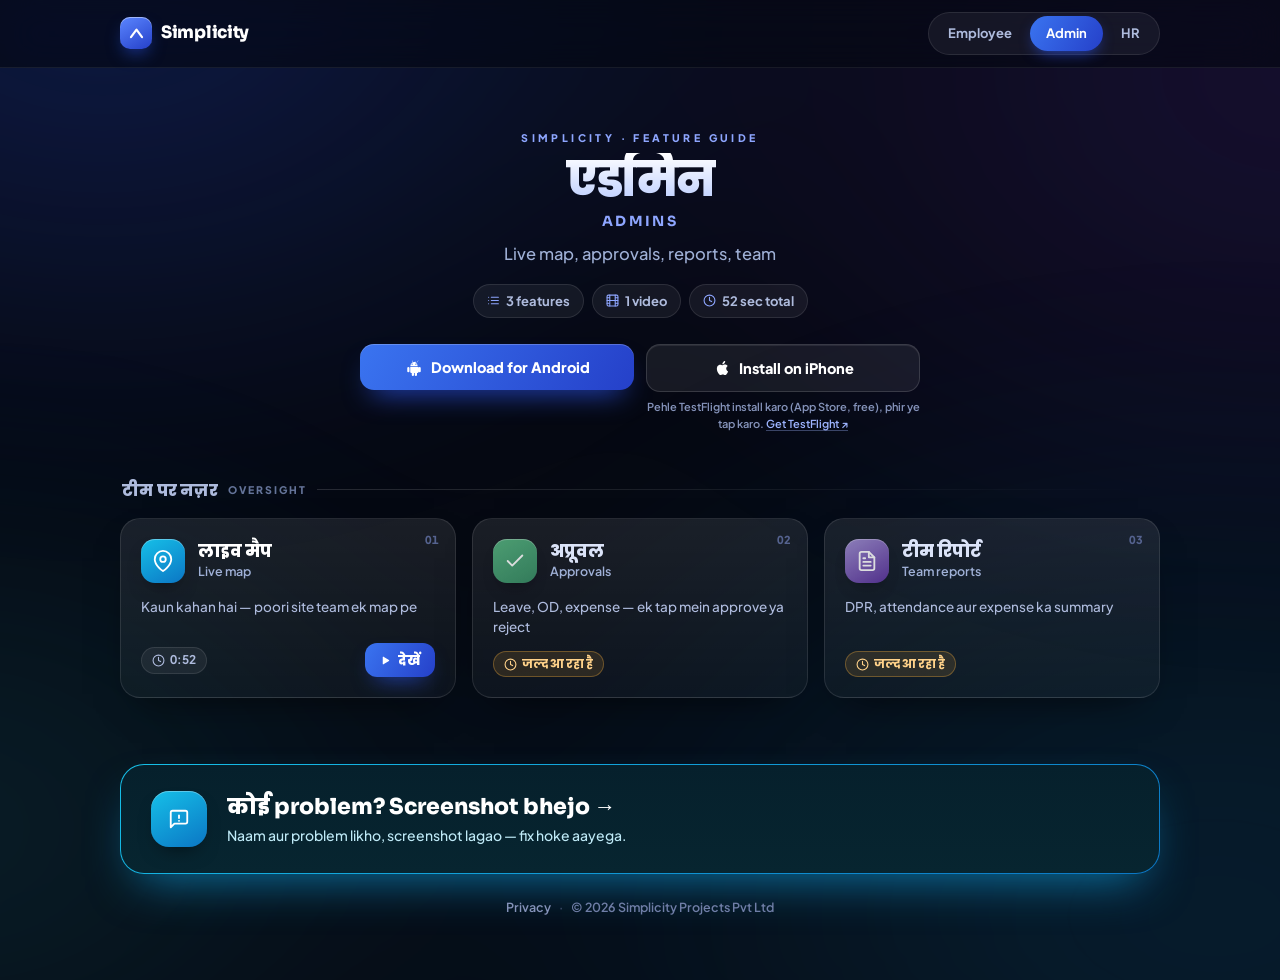
==== admin/index.html @ 85dd04c0 "Simplicity feature guide: landing, role pages, help form, catalog Static site (no build step): index" ====
<!doctype html>
<html lang="en">
<head>
<meta charset="utf-8">
<meta name="viewport" content="width=device-width,initial-scale=1,viewport-fit=cover">
<meta name="theme-color" content="#060912">
<title>Admins — Simplicity feature guide</title>
<meta name="description" content="एडमिन · Admins: Live map, approvals, reports, team. Har feature ka chhota video.">
<meta property="og:type" content="website">
<meta property="og:site_name" content="Simplicity">
<meta property="og:title" content="Admins — Simplicity feature guide">
<meta property="og:description" content="एडमिन · Admins: Live map, approvals, reports, team. Har feature ka chhota video.">
<meta property="og:url" content="https://devmadan2004-lang.github.io/simplicity/admin/">
<meta property="og:image" content="https://devmadan2004-lang.github.io/simplicity/assets/og.png">
<meta property="og:image:width" content="1200">
<meta property="og:image:height" content="630">
<meta name="twitter:card" content="summary_large_image">
<link rel="icon" href="data:image/svg+xml,%3Csvg xmlns='http://www.w3.org/2000/svg' viewBox='0 0 24 24'%3E%3Crect width='24' height='24' rx='7' fill='%233a5cf0'/%3E%3Cpath d='M5 16.5L12 7l7 9.5' stroke='%23fff' stroke-width='2.7' stroke-linecap='round' stroke-linejoin='round' fill='none'/%3E%3C/svg%3E">
<link rel="apple-touch-icon" href="../assets/apple-touch-icon.png">
<link rel="preconnect" href="https://fonts.googleapis.com">
<link rel="preconnect" href="https://fonts.gstatic.com" crossorigin>
<link href="https://fonts.googleapis.com/css2?family=Sora:wght@700;800&family=Plus+Jakarta+Sans:wght@500;600;700;800&family=Poppins:wght@600;700&display=swap" rel="stylesheet">
<link rel="stylesheet" href="../assets/site.css">
</head>
<body data-page="role" data-role="admin">
<header class="hdr"><div class="hdr-in">
  <a class="brand" href="../"><span class="mark"><svg viewBox="0 0 24 24" fill="none" aria-hidden="true"><path d="M5 16.5L12 7l7 9.5" stroke="#fff" stroke-width="2.7" stroke-linecap="round" stroke-linejoin="round"/></svg></span><span>Simplicity</span></a>
  <nav class="tabs" aria-label="Roles"><a class="tab" href="../employee/">Employee</a><a class="tab on" href="../admin/" aria-current="page">Admin</a><a class="tab" href="../hr/">HR</a></nav>
</div></header>
<main class="wrap">
  <section class="rhero" id="rhero">
    <div class="eyebrow">Simplicity &middot; Feature guide</div>
    <h1>एडमिन</h1>
    <div class="ren">Admins</div>
    <p class="sub">Live map, approvals, reports, team</p>
    <div class="rstats"></div>
    <div data-dl="row"></div>
  </section>
  <div id="sections"></div>
</main>
<footer class="foot"><div class="foot-in">
  <a class="helpcard" href="https://devmadan2004-lang.github.io/simplicity/help/">
    <div class="helpcard-in">
      <div class="tile"><svg viewBox="0 0 24 24" fill="none" stroke="currentColor" stroke-width="2" stroke-linecap="round" stroke-linejoin="round" aria-hidden="true"><path d="M21 15a2 2 0 0 1-2 2H7l-4 4V5a2 2 0 0 1 2-2h14a2 2 0 0 1 2 2z"/><path d="M12 8v3M12 14h.01"/></svg></div>
      <div class="helpcard-t">
        <div class="helpcard-h">कोई problem? Screenshot bhejo &rarr;</div>
        <div class="helpcard-p">Naam aur problem likho, screenshot lagao — fix hoke aayega.</div>
      </div>
    </div>
  </a>
  <div class="foot-links"><a href="https://devmadan2004-lang.github.io/simplicity-download/privacy.html" data-link="privacy">Privacy</a><span class="dot">&middot;</span>&copy; 2026 Simplicity Projects Pvt Ltd</div>
</div></footer>
<script src="../assets/site.js"></script>
</body>
</html>
---- assets/site.css ----
/* Simplicity — feature guide. Shared styles (matches the download page look). */
:root{
  --bg:#060912;--text:#e8eefc;--muted:#9fb0d6;--muted2:#7e8fbb;--dim:#6f7ea7;
  --blue1:#5b86ff;--blue2:#2540c9;--cyan:#16c0e8;--cyan2:#0b76c4;
  --card:linear-gradient(180deg,rgba(255,255,255,.085),rgba(255,255,255,.035));
  --border:rgba(255,255,255,.1);
  --cta:linear-gradient(120deg,#3a74f0,#2540c9);
  --head:'Sora','Poppins',-apple-system,BlinkMacSystemFont,'Segoe UI',sans-serif;
  --body:'Plus Jakarta Sans','Poppins',-apple-system,BlinkMacSystemFont,'Segoe UI',sans-serif;
  --wrap:480px;
}
@media (min-width:900px){:root{--wrap:1080px}}

*{box-sizing:border-box;margin:0;padding:0;-webkit-tap-highlight-color:transparent}
html{-webkit-text-size-adjust:100%;scroll-behavior:smooth}
html.lock,html.lock body{overflow:hidden}
html,body{min-height:100%}
body{font-family:var(--body);color:var(--text);background:var(--bg);position:relative;overflow-x:hidden;line-height:1.45;font-weight:500}
body::before,body::after{content:"";position:fixed;inset:-25%;z-index:0;filter:blur(95px);opacity:.6;pointer-events:none}
body::before{background:radial-gradient(38% 38% at 22% 14%,#2f5bff66,transparent),radial-gradient(40% 40% at 84% 22%,#7c3aed40,transparent)}
body::after{background:radial-gradient(46% 46% at 80% 86%,#0ea5e93f,transparent),radial-gradient(32% 32% at 14% 78%,#22d3ee30,transparent)}
a{color:inherit}
button{font-family:inherit;color:inherit}
svg{display:block}
::selection{background:rgba(91,134,255,.45);color:#fff}

/* ---------- header ---------- */
.hdr{position:sticky;top:0;z-index:30;background:rgba(6,9,18,.66);backdrop-filter:blur(20px) saturate(1.3);-webkit-backdrop-filter:blur(20px) saturate(1.3);border-bottom:1px solid rgba(255,255,255,.07)}
.hdr-in{max-width:var(--wrap);margin:0 auto;padding:10px 16px;display:flex;align-items:center;justify-content:space-between;gap:12px}
.brand{display:flex;align-items:center;gap:9px;text-decoration:none;color:#fff;font-family:var(--head);font-weight:800;font-size:16px;letter-spacing:-.3px}
.mark{width:32px;height:32px;border-radius:10px;background:linear-gradient(150deg,var(--blue1),var(--blue2));display:flex;align-items:center;justify-content:center;box-shadow:0 8px 18px -6px #2f5bffaa,inset 0 1px 0 rgba(255,255,255,.45);flex:0 0 auto}
.mark svg{width:19px;height:19px}
.tabs{display:flex;gap:2px;padding:3px;border-radius:999px;background:rgba(255,255,255,.06);border:1px solid rgba(255,255,255,.09)}
.tab{padding:7px 13px;border-radius:999px;font-size:12.5px;font-weight:700;color:#aebbdd;text-decoration:none;white-space:nowrap;transition:color .15s,background .15s}
.tab:hover{color:#fff}
.tab.on{background:var(--cta);color:#fff;box-shadow:0 6px 16px -6px #2f5bffcc}
@media (max-width:359px){.brand span{display:none}}
@media (min-width:900px){.hdr-in{padding:12px 20px}.brand{font-size:17px}.tab{padding:8px 16px;font-size:13px}}

/* ---------- layout ---------- */
.wrap{position:relative;z-index:1;width:100%;max-width:var(--wrap);margin:0 auto;padding:26px 18px 6px}
@media (min-width:900px){.wrap{padding:36px 20px 10px}}
.narrow{max-width:560px;margin:0 auto}

/* ---------- hero ---------- */
.hero{text-align:center;padding:12px 0 6px}
.appicon{width:82px;height:82px;border-radius:24px;margin:4px auto 18px;background:linear-gradient(150deg,var(--blue1),var(--blue2));display:flex;align-items:center;justify-content:center;box-shadow:0 22px 46px -10px #2f5bffaa,inset 0 2px 0 rgba(255,255,255,.5)}
.appicon svg{width:44px;height:44px}
.eyebrow{font-size:10.5px;letter-spacing:3.4px;font-weight:800;color:#8ea6ff;margin-bottom:8px;text-transform:uppercase}
h1,.h1{font-family:var(--head);font-size:31px;line-height:1.12;font-weight:800;letter-spacing:-.7px;background:linear-gradient(180deg,#fff,#b7caff);-webkit-background-clip:text;background-clip:text;color:transparent;margin-bottom:10px}
.sub{font-size:14px;color:var(--muted);line-height:1.6;margin:0 auto 22px;font-weight:500;max-width:400px}
.sub b{color:#cdd9ff;font-weight:700}
@media (min-width:900px){
  .hero{padding:30px 0 12px}
  h1,.h1{font-size:48px;letter-spacing:-1.5px;margin-bottom:14px}
  .sub{font-size:16.5px;max-width:600px;margin-bottom:28px}
  .appicon{width:96px;height:96px;border-radius:28px}.appicon svg{width:50px;height:50px}
}

/* ---------- download buttons ---------- */
.dl{display:flex;flex-direction:column;gap:10px;margin:0 auto;max-width:420px}
.dl-item{display:flex;flex-direction:column;gap:7px;min-width:0}
.btn{display:inline-flex;align-items:center;justify-content:center;gap:10px;font-weight:800;text-decoration:none;border:none;cursor:pointer;border-radius:16px;padding:15px 20px;font-size:15.5px;color:#fff;transition:transform .15s,box-shadow .2s,background .2s;position:relative;width:100%;line-height:1.2}
.btn:active{transform:scale(.97)}
.btn svg{width:20px;height:20px;flex:0 0 auto}
.btn-primary{background:var(--cta);box-shadow:0 14px 28px -12px #2f5bffcc,inset 0 1px 0 rgba(255,255,255,.22)}
.btn-primary:hover{box-shadow:0 18px 34px -12px #2f5bffee}
.btn-ghost{background:rgba(255,255,255,.07);border:1px solid rgba(255,255,255,.14);box-shadow:inset 0 1px 0 rgba(255,255,255,.08)}
.btn-ghost:hover{background:rgba(255,255,255,.11)}
.dl-note{font-size:11.5px;color:#8593ba;font-weight:600;line-height:1.5;text-align:center}
.dl-note a{color:#9db4ff;text-decoration:none;border-bottom:1px solid rgba(157,180,255,.35)}
.dl.row{gap:8px}
.dl.row .btn{padding:12px 16px;font-size:14px;border-radius:14px;gap:8px}
.dl.row .btn svg{width:18px;height:18px}
.dl.row .dl-note{font-size:11px}
.dl.sm .btn{padding:11px 14px;font-size:13.5px;border-radius:12px}
.dl.sm .btn svg{width:17px;height:17px}
@media (min-width:900px){
  .dl{flex-direction:row;max-width:640px;align-items:flex-start;gap:14px}
  .dl .dl-item{flex:1}
  .dl .btn{padding:17px 22px;font-size:16px;border-radius:18px}
  .dl.row{max-width:560px;gap:12px}
  .dl.row .btn{padding:14px 18px;font-size:14.5px}
  .dl.sm{flex-direction:column;max-width:none;gap:10px}
  .dl.sm .btn{padding:12px 16px;font-size:14px}
}

/* ---------- section labels / cards ---------- */
.sectlabel{font-size:10.5px;letter-spacing:2px;font-weight:800;color:var(--muted2);margin:28px 2px 12px;text-transform:uppercase;display:flex;align-items:center;gap:10px}
.sectlabel::after{content:"";flex:1;height:1px;background:linear-gradient(90deg,rgba(255,255,255,.14),transparent)}
.sectlabel .hi{color:#aebbdd;text-transform:none;letter-spacing:.2px;font-size:14px}
.sectlabel .en{opacity:.8}
@media (min-width:900px){.sectlabel{margin-top:36px;margin-bottom:16px}.sectlabel .hi{font-size:16px}}
.card{background:var(--card);border:1px solid var(--border);border-radius:22px;overflow:hidden;backdrop-filter:blur(22px) saturate(1.2);-webkit-backdrop-filter:blur(22px) saturate(1.2);box-shadow:0 18px 40px -22px rgba(0,0,0,.7)}
.tile{width:44px;height:44px;border-radius:14px;display:flex;align-items:center;justify-content:center;flex:0 0 auto;box-shadow:inset 0 1px 0 rgba(255,255,255,.3),0 10px 20px -10px rgba(0,0,0,.6);background:linear-gradient(150deg,var(--blue1),var(--blue2));color:#fff}
.tile svg{width:22px;height:22px}
.tile.cyan{background:linear-gradient(150deg,#16c0e8,#0b76c4)}
.tile.violet{background:linear-gradient(150deg,#a78bfa,#6d28d9)}
.tile.green{background:linear-gradient(150deg,#28c46e,#0f9a59)}
.tile.amber{background:linear-gradient(150deg,#fbbf24,#d97706)}
.tile.rose{background:linear-gradient(150deg,#fb7185,#be123c)}
.tile.slate{background:linear-gradient(140deg,#3a3f4a,#1c2027)}

/* ---------- role cards (landing) ---------- */
.roles{display:grid;gap:12px}
.role{display:flex;align-items:center;gap:14px;padding:16px;text-decoration:none;color:inherit;transition:transform .2s,border-color .2s,box-shadow .2s;position:relative}
.role:hover{transform:translateY(-2px);border-color:rgba(91,134,255,.45);box-shadow:0 24px 50px -24px rgba(47,91,255,.6)}
.role .tile{width:50px;height:50px;border-radius:16px}
.role .tile svg{width:24px;height:24px}
.role-t{flex:1;min-width:0}
.role-hi{font-size:17.5px;font-weight:800;line-height:1.25;color:#fff}
.role-en{font-size:11px;color:#8ea6ff;font-weight:800;letter-spacing:1.6px;text-transform:uppercase;margin-top:2px}
.role-tag{font-size:12.5px;color:var(--muted);margin-top:5px;line-height:1.45}
.role-n{font-size:11.5px;font-weight:800;color:#cdd9ff;background:rgba(91,134,255,.16);border:1px solid rgba(91,134,255,.3);padding:4px 9px;border-radius:999px;margin-top:9px;display:inline-flex;align-items:center;gap:5px}
.role-n svg{width:12px;height:12px}
.role-arrow{color:var(--dim);flex:0 0 auto;transition:transform .2s,color .2s}
.role-arrow svg{width:20px;height:20px}
.role:hover .role-arrow{transform:translateX(3px);color:#cdd9ff}
@media (min-width:900px){
  .roles{grid-template-columns:repeat(3,1fr);gap:16px}
  .role{flex-direction:column;align-items:flex-start;padding:24px;gap:16px}
  .role .tile{width:56px;height:56px;border-radius:18px}.role .tile svg{width:27px;height:27px}
  .role-hi{font-size:22px}.role-tag{font-size:13.5px;margin-top:7px}
  .role-arrow{position:absolute;top:24px;right:22px}
}

/* ---------- walkthrough (landing) ---------- */
.walk{margin-top:14px;border-radius:24px;padding:1px;background:linear-gradient(150deg,var(--cyan),var(--cyan2));box-shadow:0 22px 48px -18px #0ea5e9aa;position:relative}
.walk-in{border-radius:23px;background:linear-gradient(180deg,#06202c,#072530);padding:24px 20px 22px;display:flex;flex-direction:column;align-items:center;text-align:center;gap:10px}
.vbadge{font-size:9.5px;letter-spacing:2px;font-weight:800;color:#7fe3ff;background:rgba(22,192,232,.16);border:1px solid rgba(22,192,232,.4);padding:5px 12px;border-radius:999px;text-transform:uppercase}
.walk h2{font-family:var(--head);font-size:21px;font-weight:800;color:#fff;letter-spacing:-.4px;line-height:1.25}
.walk p{font-size:13px;color:#bfeaf7;line-height:1.55;max-width:360px}
.walk-meta{display:flex;gap:8px;align-items:center;justify-content:center;flex-wrap:wrap}
.playbig{display:inline-flex;align-items:center;gap:9px;margin-top:8px;background:#fff;color:#0b6aa0;font-weight:800;font-size:14.5px;padding:13px 28px;border-radius:999px;text-decoration:none;box-shadow:0 12px 26px -10px rgba(0,0,0,.45);border:none;cursor:pointer;transition:transform .15s}
.playbig:active{transform:scale(.96)}
.playbig svg{width:14px;height:14px}
.walk .chip.soon{margin-top:8px}
@media (min-width:900px){
  .walk{margin-top:18px}
  .walk-in{flex-direction:row;text-align:left;align-items:center;padding:30px 34px;gap:26px}
  .walk-t{flex:1;display:flex;flex-direction:column;align-items:flex-start;gap:10px}
  .walk h2{font-size:27px}.walk p{font-size:14.5px;max-width:520px}
  .walk-meta{justify-content:flex-start}
  .playbig{margin-top:0;padding:15px 30px;font-size:15.5px}
}

/* ---------- role page hero ---------- */
.rhero{text-align:center;padding:8px 0 4px}
.rhero h1{margin-bottom:4px}
.rhero .ren{font-family:var(--head);font-size:13px;color:#8ea6ff;font-weight:700;letter-spacing:2.4px;text-transform:uppercase;margin-bottom:10px}
.rhero .sub{margin-bottom:16px}
.rstats{display:flex;justify-content:center;gap:8px;flex-wrap:wrap;margin:0 0 20px}
.stat{font-size:12px;font-weight:700;color:#aebbdd;background:rgba(255,255,255,.06);border:1px solid rgba(255,255,255,.1);padding:6px 11px;border-radius:999px;display:inline-flex;gap:6px;align-items:center}
.stat svg{width:13px;height:13px;color:#8ea6ff}
.rhero .dl{margin-top:2px}
@media (min-width:900px){.rhero{padding:26px 0 10px}.rhero .ren{font-size:14px}.rstats{margin-bottom:26px}.stat{font-size:13px;padding:7px 13px}}

/* ---------- feature grid / cards ---------- */
.grid{display:grid;gap:12px}
@media (min-width:900px){.grid{grid-template-columns:repeat(auto-fill,minmax(300px,1fr));gap:16px}}
.feat{display:flex;flex-direction:column;gap:12px;padding:16px;border-radius:20px;background:var(--card);border:1px solid var(--border);box-shadow:0 18px 40px -22px rgba(0,0,0,.7);position:relative;transition:transform .2s,border-color .2s,box-shadow .2s;text-align:left;color:inherit;width:100%;outline:none}
.feat.has-video{cursor:pointer}
.feat.has-video:hover{transform:translateY(-3px);border-color:rgba(91,134,255,.5);box-shadow:0 24px 50px -24px rgba(47,91,255,.65)}
.feat.has-video:focus-visible{border-color:#5b86ff;box-shadow:0 0 0 3px rgba(91,134,255,.35)}
.feat.has-video:active{transform:scale(.99)}
.feat .num{position:absolute;top:13px;right:15px;font-size:11px;font-weight:800;color:#55638f;letter-spacing:.6px;font-variant-numeric:tabular-nums}
.feat-top{display:flex;gap:13px;align-items:flex-start;padding-right:26px}
.feat-t{flex:1;min-width:0}
.feat-hi{font-size:16.5px;font-weight:800;line-height:1.3;color:#fff}
.feat-en{font-size:12.5px;color:var(--muted);font-weight:600;margin-top:1px}
.feat-desc{font-size:13px;color:#aebbdd;line-height:1.5}
.feat-foot{display:flex;align-items:center;justify-content:space-between;gap:10px;margin-top:auto}
.chip{display:inline-flex;align-items:center;gap:5px;font-size:12px;font-weight:700;color:#aebbdd;background:rgba(255,255,255,.06);border:1px solid rgba(255,255,255,.1);padding:5px 10px;border-radius:999px;font-variant-numeric:tabular-nums;line-height:1.2}
.chip svg{width:13px;height:13px}
.chip.soon{color:#ffd28a;background:rgba(255,180,60,.12);border-color:rgba(255,180,60,.32)}
.play{display:inline-flex;align-items:center;gap:7px;background:var(--cta);color:#fff;font-weight:800;font-size:13.5px;padding:9px 15px;border-radius:12px;box-shadow:0 10px 22px -10px #2f5bffcc;border:none;cursor:pointer;line-height:1.2;transition:transform .15s}
.play svg{width:11px;height:11px}
.feat.has-video:hover .play{transform:translateX(1px)}
.feat.soon-card .tile{filter:saturate(.6);opacity:.85}
.feat.soon-card .feat-hi{color:#dbe3f8}
@media (min-width:900px){.feat{padding:20px;gap:14px}.feat-hi{font-size:17px}.feat-desc{font-size:13.5px}}

/* skeleton + errors */
.skel{height:118px;border-radius:20px;background:linear-gradient(90deg,rgba(255,255,255,.04) 25%,rgba(255,255,255,.09) 50%,rgba(255,255,255,.04) 75%);background-size:200% 100%;animation:sh 1.3s linear infinite;border:1px solid rgba(255,255,255,.06)}
@keyframes sh{to{background-position:-200% 0}}
.errbox{background:rgba(251,113,133,.1);border:1px solid rgba(251,113,133,.35);color:#ffc1cb;border-radius:16px;padding:14px 16px;font-size:13.5px;font-weight:600;line-height:1.5;display:flex;gap:12px;align-items:center;flex-wrap:wrap}
.errbox button{margin-left:auto;background:rgba(255,255,255,.1);border:1px solid rgba(255,255,255,.18);color:#fff;font-weight:800;font-size:12.5px;padding:8px 14px;border-radius:10px;cursor:pointer}

/* ---------- video modal ---------- */
.ov{position:fixed;inset:0;z-index:60;display:none;align-items:center;justify-content:center;background:rgba(3,5,12,.84);backdrop-filter:blur(10px);-webkit-backdrop-filter:blur(10px);padding:0}
.ov.on{display:flex;animation:fade .18s ease-out}
@keyframes fade{from{opacity:0}to{opacity:1}}
.sheet{position:relative;width:100%;height:100%;overflow:auto;background:linear-gradient(180deg,#0f1733,#0a0f24);display:flex;flex-direction:column;-webkit-overflow-scrolling:touch;overscroll-behavior:contain}
.sheet-top{display:flex;align-items:center;gap:12px;padding:12px 14px 12px 16px;border-bottom:1px solid rgba(255,255,255,.07);position:sticky;top:0;background:rgba(15,23,51,.86);backdrop-filter:blur(12px);-webkit-backdrop-filter:blur(12px);z-index:2}
.sheet-t{flex:1;min-width:0}
.sheet-hi{font-family:var(--head);font-size:17px;font-weight:800;color:#fff;white-space:nowrap;overflow:hidden;text-overflow:ellipsis;line-height:1.3}
.sheet-en{font-size:12px;color:#9db4ff;font-weight:700;white-space:nowrap;overflow:hidden;text-overflow:ellipsis}
.xb{width:34px;height:34px;border-radius:50%;background:rgba(255,255,255,.1);border:1px solid rgba(255,255,255,.12);color:#cfdaff;font-size:15px;cursor:pointer;display:flex;align-items:center;justify-content:center;flex:0 0 auto;transition:background .15s}
.xb:hover{background:rgba(255,255,255,.18)}
.xb.desk{display:none;position:absolute;top:16px;right:16px;z-index:3}
.sheet-body{display:flex;flex-direction:column;gap:16px;padding:16px 16px 22px;flex:1}
.player-col{display:flex;justify-content:center;align-items:center}
.phone{position:relative;height:min(62dvh,620px);max-width:100%;aspect-ratio:9/19.5;border-radius:34px;padding:7px;background:#0b0f1e;box-shadow:0 30px 80px -20px rgba(0,0,0,.85),0 0 0 1px rgba(255,255,255,.14),inset 0 0 0 1px rgba(255,255,255,.05);transition:aspect-ratio .2s}
.phone video{width:100%;height:100%;object-fit:contain;border-radius:28px;background:#000;display:block}
.phone.wide{aspect-ratio:16/9;height:auto;width:100%;max-width:840px;border-radius:18px;padding:6px}
.phone.wide video{border-radius:13px}
.verr{position:absolute;inset:7px;border-radius:28px;background:rgba(6,9,18,.92);display:flex;flex-direction:column;align-items:center;justify-content:center;gap:10px;text-align:center;padding:20px;font-size:13.5px;color:#ffc1cb;font-weight:600;line-height:1.5}
.verr button{background:rgba(255,255,255,.1);border:1px solid rgba(255,255,255,.18);color:#fff;font-weight:800;font-size:13px;padding:9px 16px;border-radius:10px;cursor:pointer}
.info-col{display:flex;flex-direction:column;gap:14px;min-width:0}
.info-head{display:none}
.sheet-desc{font-size:13.5px;color:#aebbdd;line-height:1.55;text-align:center}
.strip{border-radius:18px;background:rgba(255,255,255,.05);border:1px solid rgba(255,255,255,.09);padding:14px}
.strip-l{font-size:10.5px;letter-spacing:2px;font-weight:800;color:var(--muted2);text-transform:uppercase;margin-bottom:10px}
.next{display:flex;align-items:center;justify-content:center;gap:8px;width:100%;padding:14px;border-radius:14px;background:var(--cta);color:#fff;font-weight:800;font-size:15px;border:none;cursor:pointer;box-shadow:0 14px 28px -12px #2f5bffcc;transition:transform .15s}
.next:active{transform:scale(.98)}
.next svg{width:18px;height:18px}
.next.done{background:rgba(255,255,255,.08);border:1px solid rgba(255,255,255,.14);box-shadow:none}
.next-sub{font-size:12px;color:var(--dim);text-align:center;font-weight:600;margin-top:-6px;white-space:nowrap;overflow:hidden;text-overflow:ellipsis}
@media (min-width:900px){
  .ov{padding:28px}
  .sheet{height:auto;max-height:100%;max-width:1000px;border-radius:28px;border:1px solid rgba(255,255,255,.15);box-shadow:0 40px 100px -20px rgba(0,0,0,.85)}
  .sheet-top{display:none}
  .xb.desk{display:flex}
  .sheet-body{flex-direction:row;gap:0;padding:0;align-items:stretch}
  .player-col{flex:0 0 auto;padding:30px 34px;background:radial-gradient(70% 60% at 50% 50%,rgba(47,91,255,.2),transparent 70%);border-right:1px solid rgba(255,255,255,.06)}
  .phone{height:min(70vh,700px)}
  .phone.wide{width:560px;max-width:56vw}
  .info-col{flex:1;padding:40px 40px 32px;justify-content:center;gap:18px}
  .info-head{display:block}
  .info-head .eyebrow{margin-bottom:10px}
  .info-hi{font-family:var(--head);font-size:30px;font-weight:800;color:#fff;letter-spacing:-.6px;line-height:1.15}
  .info-en{font-size:15px;color:#9db4ff;font-weight:700;margin-top:6px}
  .sheet-desc{text-align:left;font-size:15px}
  .strip{padding:16px 18px}
  .next{margin-top:4px}
}

/* ---------- help form ---------- */
.form{display:flex;flex-direction:column;gap:16px}
.field{display:flex;flex-direction:column;gap:6px}
.label{font-size:12.5px;font-weight:800;color:#cdd9ff;letter-spacing:.2px}
.label small{color:var(--muted2);font-weight:600;margin-left:6px;font-size:11.5px}
.input,.select,.textarea{width:100%;background:rgba(255,255,255,.06);border:1px solid rgba(255,255,255,.12);border-radius:14px;padding:13px 14px;color:#fff;font-family:inherit;font-size:16px;font-weight:600;outline:none;transition:border-color .15s,background .15s,box-shadow .15s;-webkit-appearance:none;appearance:none}
.input:focus,.select:focus,.textarea:focus{border-color:#5b86ff;background:rgba(91,134,255,.08);box-shadow:0 0 0 3px rgba(91,134,255,.2)}
.input::placeholder,.textarea::placeholder{color:#5f6d93;font-weight:500}
.textarea{min-height:128px;resize:vertical;line-height:1.5}
.select-wrap{position:relative}
.select{padding-right:42px;cursor:pointer}
.select option{color:#0b1220;background:#fff}
.select-wrap::after{content:"";position:absolute;right:16px;top:50%;width:8px;height:8px;border-right:2px solid #8ea6ff;border-bottom:2px solid #8ea6ff;transform:translateY(-70%) rotate(45deg);pointer-events:none}
.two{display:grid;grid-template-columns:1fr 1fr;gap:12px}
.chips{display:flex;gap:8px}
.chipbtn{flex:1;padding:11px 8px;border-radius:12px;border:1px solid rgba(255,255,255,.12);background:rgba(255,255,255,.05);color:#aebbdd;font-weight:800;font-size:13.5px;cursor:pointer;display:inline-flex;align-items:center;justify-content:center;gap:7px;transition:background .15s,color .15s,box-shadow .15s}
.chipbtn svg{width:16px;height:16px}
.chipbtn.on{background:var(--cta);color:#fff;border-color:transparent;box-shadow:0 10px 22px -10px #2f5bffcc}
.drop{border:1.5px dashed rgba(255,255,255,.2);border-radius:16px;padding:18px 14px;text-align:center;cursor:pointer;color:#aebbdd;font-size:13px;font-weight:600;background:rgba(255,255,255,.03);transition:border-color .15s,background .15s;line-height:1.5}
.drop:hover,.drop.over{border-color:#5b86ff;background:rgba(91,134,255,.07)}
.drop svg{width:26px;height:26px;margin:0 auto 6px;color:#8ea6ff}
.drop b{color:#cdd9ff}
.drop input{display:none}
.thumbs{display:grid;grid-template-columns:repeat(4,1fr);gap:8px}
.thumbs:empty{display:none}
.thumb{position:relative;aspect-ratio:1;border-radius:12px;overflow:hidden;border:1px solid rgba(255,255,255,.12);background:#0b0f1e}
.thumb img{width:100%;height:100%;object-fit:cover;display:block}
.thumb .file{width:100%;height:100%;display:flex;align-items:center;justify-content:center;color:#8ea6ff}
.thumb .file svg{width:26px;height:26px}
.thumb .rm{position:absolute;top:5px;right:5px;width:24px;height:24px;border-radius:50%;background:rgba(0,0,0,.65);color:#fff;border:1px solid rgba(255,255,255,.25);font-size:12px;cursor:pointer;display:flex;align-items:center;justify-content:center;line-height:1}
.thumb .sz{position:absolute;left:0;right:0;bottom:0;font-size:9.5px;font-weight:700;color:#fff;background:rgba(0,0,0,.55);padding:2px 5px;text-align:center}
.note{font-size:12px;color:#8593ba;font-weight:600;line-height:1.5}
.note.warn{color:#ffd28a}
.err{background:rgba(251,113,133,.12);border:1px solid rgba(251,113,133,.35);color:#ffc1cb;border-radius:14px;padding:12px 14px;font-size:13.5px;font-weight:600;line-height:1.5}
.submit{width:100%;padding:16px 20px;border-radius:16px;font-size:16px}
.submit[disabled]{opacity:.7;cursor:progress;transform:none}
.spin{width:17px;height:17px;border:2.5px solid rgba(255,255,255,.35);border-top-color:#fff;border-radius:50%;animation:spin .8s linear infinite}
@keyframes spin{to{transform:rotate(360deg)}}
.success{text-align:center;padding:36px 22px 30px}
.bigcheck{width:88px;height:88px;border-radius:50%;margin:0 auto 20px;background:linear-gradient(150deg,#28c46e,#0f9a59);display:flex;align-items:center;justify-content:center;box-shadow:0 22px 46px -12px #28c46eaa,inset 0 2px 0 rgba(255,255,255,.4);animation:pop .4s cubic-bezier(.2,1.4,.4,1)}
@keyframes pop{from{transform:scale(.5);opacity:0}to{transform:scale(1);opacity:1}}
.bigcheck svg{width:46px;height:46px;color:#fff}
.tno{font-family:var(--head);font-size:25px;font-weight:800;color:#fff;letter-spacing:-.5px;line-height:1.2}
.tno b{color:#7fe3ff}
.success p{font-size:14px;color:var(--muted);line-height:1.6;margin:10px auto 22px;max-width:340px}
.success .again{display:inline-flex;align-items:center;gap:8px;padding:13px 22px;border-radius:14px;background:rgba(255,255,255,.08);border:1px solid rgba(255,255,255,.14);color:#fff;font-weight:800;font-size:14px;text-decoration:none}
.success .again svg{width:16px;height:16px}
.help-hero .appicon{width:72px;height:72px;border-radius:22px;background:linear-gradient(150deg,var(--cyan),var(--cyan2));box-shadow:0 22px 46px -10px #16c0e8aa,inset 0 2px 0 rgba(255,255,255,.5)}
.help-hero .appicon svg{width:36px;height:36px}
@media (min-width:900px){.help-hero{padding-bottom:6px}.help-hero .appicon{width:84px;height:84px}.help-hero .appicon svg{width:40px;height:40px}}

/* ---------- footer ---------- */
.foot{margin-top:36px;position:relative;z-index:1}
.foot-in{max-width:var(--wrap);margin:0 auto;padding:0 18px 44px}
.helpcard{border-radius:24px;padding:1px;background:linear-gradient(150deg,var(--cyan),var(--cyan2));box-shadow:0 22px 48px -18px #0ea5e9aa;display:block;text-decoration:none;transition:transform .2s}
.helpcard:hover{transform:translateY(-2px)}
.helpcard-in{border-radius:23px;background:linear-gradient(180deg,#06202c,#072530);padding:18px 18px;display:flex;align-items:center;gap:14px;color:#fff}
.helpcard .tile{background:linear-gradient(150deg,var(--cyan),var(--cyan2));width:48px;height:48px;border-radius:15px}
.helpcard-t{flex:1;min-width:0}
.helpcard-h{font-family:var(--head);font-size:17px;font-weight:800;line-height:1.3}
.helpcard-p{font-size:12.5px;color:#bfeaf7;margin-top:3px;line-height:1.5}
.helpcard-arrow{color:#7fe3ff;flex:0 0 auto}
.helpcard-arrow svg{width:22px;height:22px}
.foot-links{text-align:center;font-size:11.5px;color:var(--dim);margin-top:18px;line-height:1.9;font-weight:600}
.foot-links a{color:#8593ba;text-decoration:none}
.foot-links a:hover{color:#cdd9ff}
.foot-links .dot{margin:0 8px;opacity:.5}
@media (min-width:900px){
  .foot{margin-top:56px}
  .foot-in{padding:0 20px 60px}
  .helpcard-in{padding:26px 30px;gap:20px}
  .helpcard .tile{width:56px;height:56px;border-radius:18px}
  .helpcard-h{font-size:22px}.helpcard-p{font-size:14px}
  .foot-links{margin-top:22px;font-size:12.5px}
}

/* ---------- 404 ---------- */
.nf{min-height:70vh;display:flex;flex-direction:column;align-items:center;justify-content:center;text-align:center;gap:8px}

@media (prefers-reduced-motion:reduce){*{animation:none!important;transition:none!important;scroll-behavior:auto!important}}
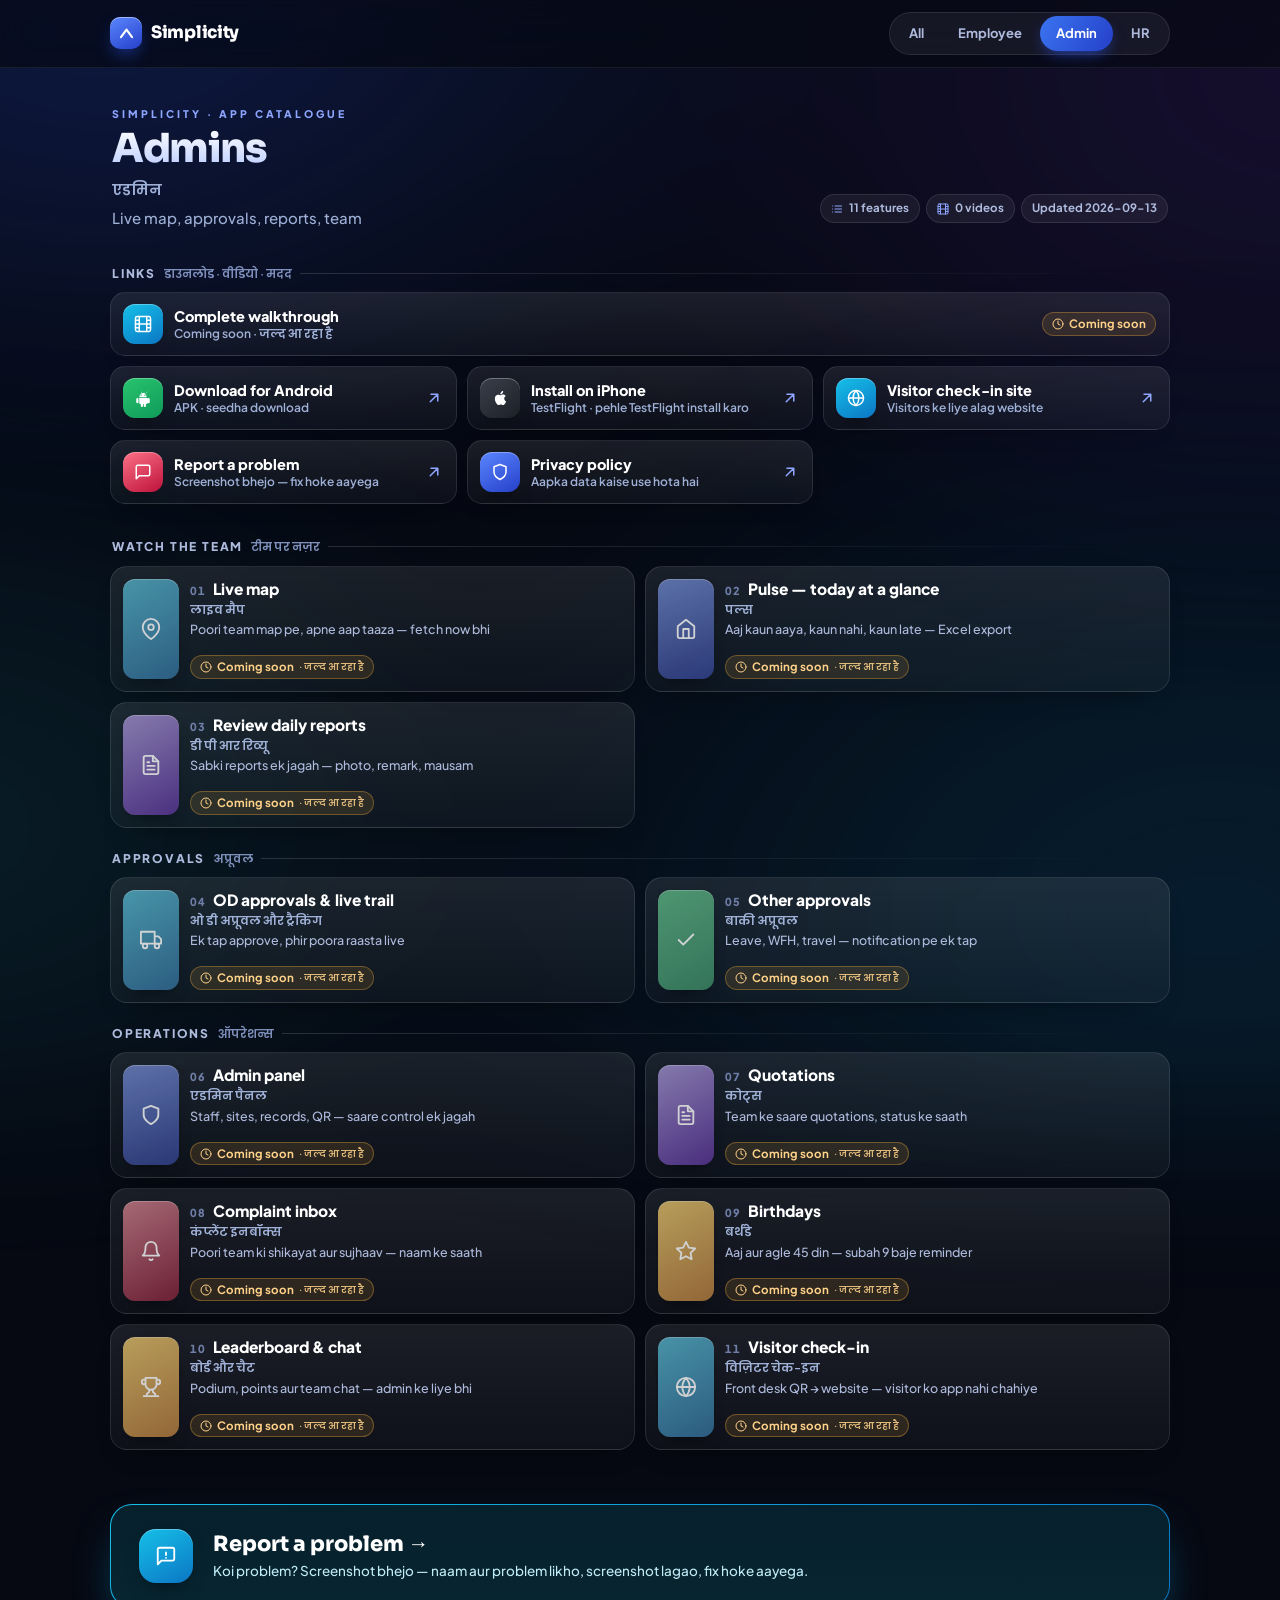
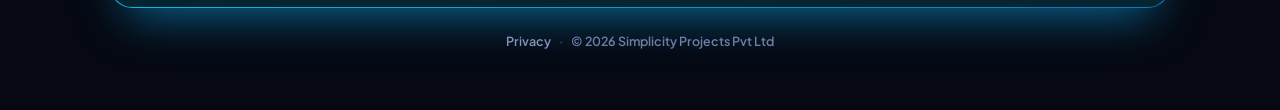
==== commit 8e4ed357: "Catalogue layout: English-first titles, Links block, numbered feature rows with posters + Watch/Link" ====
--- a/admin/index.html
+++ b/admin/index.html
@@ -4,12 +4,12 @@
 <meta charset="utf-8">
 <meta name="viewport" content="width=device-width,initial-scale=1,viewport-fit=cover">
 <meta name="theme-color" content="#060912">
-<title>Admins — Simplicity feature guide</title>
-<meta name="description" content="एडमिन · Admins: Live map, approvals, reports, team. Har feature ka chhota video.">
+<title>Admins — Simplicity app catalogue</title>
+<meta name="description" content="Admins (एडमिन): Live map, approvals, reports, team. Har feature ka chhota video aur link.">
 <meta property="og:type" content="website">
 <meta property="og:site_name" content="Simplicity">
-<meta property="og:title" content="Admins — Simplicity feature guide">
-<meta property="og:description" content="एडमिन · Admins: Live map, approvals, reports, team. Har feature ka chhota video.">
+<meta property="og:title" content="Admins — Simplicity app catalogue">
+<meta property="og:description" content="Admins (एडमिन): Live map, approvals, reports, team. Har feature ka chhota video aur link.">
 <meta property="og:url" content="https://devmadan2004-lang.github.io/simplicity/admin/">
 <meta property="og:image" content="https://devmadan2004-lang.github.io/simplicity/assets/og.png">
 <meta property="og:image:width" content="1200">
@@ -22,20 +22,22 @@
 <link href="https://fonts.googleapis.com/css2?family=Sora:wght@700;800&family=Plus+Jakarta+Sans:wght@500;600;700;800&family=Poppins:wght@600;700&display=swap" rel="stylesheet">
 <link rel="stylesheet" href="../assets/site.css">
 </head>
-<body data-page="role" data-role="admin">
+<body data-page="catalogue" data-role="admin">
 <header class="hdr"><div class="hdr-in">
-  <a class="brand" href="../"><span class="mark"><svg viewBox="0 0 24 24" fill="none" aria-hidden="true"><path d="M5 16.5L12 7l7 9.5" stroke="#fff" stroke-width="2.7" stroke-linecap="round" stroke-linejoin="round"/></svg></span><span>Simplicity</span></a>
-  <nav class="tabs" aria-label="Roles"><a class="tab" href="../employee/">Employee</a><a class="tab on" href="../admin/" aria-current="page">Admin</a><a class="tab" href="../hr/">HR</a></nav>
+  <a class="brand" href="../"><span class="mark"><svg viewBox="0 0 24 24" fill="none" aria-hidden="true"><path d="M5 16.5L12 7l7 9.5" stroke="#fff" stroke-width="2.7" stroke-linecap="round" stroke-linejoin="round"/></svg></span><span class="bname">Simplicity</span></a>
+  <nav class="tabs" aria-label="Roles"><a class="tab" href="../">All</a><a class="tab" href="../employee/">Employee</a><a class="tab on" href="../admin/" aria-current="page">Admin</a><a class="tab" href="../hr/">HR</a></nav>
 </div></header>
 <main class="wrap">
-  <section class="rhero" id="rhero">
-    <div class="eyebrow">Simplicity &middot; Feature guide</div>
-    <h1>एडमिन</h1>
-    <div class="ren">Admins</div>
-    <p class="sub">Live map, approvals, reports, team</p>
+  <section class="intro" id="intro">
+    <div>
+      <div class="eyebrow">Simplicity &middot; App catalogue</div>
+      <h1>Admins</h1>
+      <div class="hi">एडमिन</div>
+      <p class="sub">Live map, approvals, reports, team</p>
+    </div>
     <div class="rstats"></div>
-    <div data-dl="row"></div>
   </section>
+  <section class="links" id="links"></section>
   <div id="sections"></div>
 </main>
 <footer class="foot"><div class="foot-in">
@@ -43,8 +45,8 @@
     <div class="helpcard-in">
       <div class="tile"><svg viewBox="0 0 24 24" fill="none" stroke="currentColor" stroke-width="2" stroke-linecap="round" stroke-linejoin="round" aria-hidden="true"><path d="M21 15a2 2 0 0 1-2 2H7l-4 4V5a2 2 0 0 1 2-2h14a2 2 0 0 1 2 2z"/><path d="M12 8v3M12 14h.01"/></svg></div>
       <div class="helpcard-t">
-        <div class="helpcard-h">कोई problem? Screenshot bhejo &rarr;</div>
-        <div class="helpcard-p">Naam aur problem likho, screenshot lagao — fix hoke aayega.</div>
+        <div class="helpcard-h">Report a problem &rarr;</div>
+        <div class="helpcard-p">Koi problem? Screenshot bhejo — naam aur problem likho, screenshot lagao, fix hoke aayega.</div>
       </div>
     </div>
   </a>
--- a/assets/site.css
+++ b/assets/site.css
@@ -1,4 +1,4 @@
-/* Simplicity — feature guide. Shared styles (matches the download page look). */
+/* Simplicity — app catalogue. Shared styles (matches the download page look). */
 :root{
   --bg:#060912;--text:#e8eefc;--muted:#9fb0d6;--muted2:#7e8fbb;--dim:#6f7ea7;
   --blue1:#5b86ff;--blue2:#2540c9;--cyan:#16c0e8;--cyan2:#0b76c4;
@@ -7,9 +7,9 @@
   --cta:linear-gradient(120deg,#3a74f0,#2540c9);
   --head:'Sora','Poppins',-apple-system,BlinkMacSystemFont,'Segoe UI',sans-serif;
   --body:'Plus Jakarta Sans','Poppins',-apple-system,BlinkMacSystemFont,'Segoe UI',sans-serif;
-  --wrap:480px;
+  --wrap:520px;
 }
-@media (min-width:900px){:root{--wrap:1080px}}
+@media (min-width:900px){:root{--wrap:1100px}}
 
 *{box-sizing:border-box;margin:0;padding:0;-webkit-tap-highlight-color:transparent}
 html{-webkit-text-size-adjust:100%;scroll-behavior:smooth}
@@ -25,166 +25,146 @@
 ::selection{background:rgba(91,134,255,.45);color:#fff}
 
 /* ---------- header ---------- */
-.hdr{position:sticky;top:0;z-index:30;background:rgba(6,9,18,.66);backdrop-filter:blur(20px) saturate(1.3);-webkit-backdrop-filter:blur(20px) saturate(1.3);border-bottom:1px solid rgba(255,255,255,.07)}
-.hdr-in{max-width:var(--wrap);margin:0 auto;padding:10px 16px;display:flex;align-items:center;justify-content:space-between;gap:12px}
+.hdr{position:sticky;top:0;z-index:30;background:rgba(6,9,18,.7);backdrop-filter:blur(20px) saturate(1.3);-webkit-backdrop-filter:blur(20px) saturate(1.3);border-bottom:1px solid rgba(255,255,255,.07)}
+.hdr-in{max-width:var(--wrap);margin:0 auto;padding:9px 14px;display:flex;align-items:center;justify-content:space-between;gap:10px}
 .brand{display:flex;align-items:center;gap:9px;text-decoration:none;color:#fff;font-family:var(--head);font-weight:800;font-size:16px;letter-spacing:-.3px}
 .mark{width:32px;height:32px;border-radius:10px;background:linear-gradient(150deg,var(--blue1),var(--blue2));display:flex;align-items:center;justify-content:center;box-shadow:0 8px 18px -6px #2f5bffaa,inset 0 1px 0 rgba(255,255,255,.45);flex:0 0 auto}
 .mark svg{width:19px;height:19px}
 .tabs{display:flex;gap:2px;padding:3px;border-radius:999px;background:rgba(255,255,255,.06);border:1px solid rgba(255,255,255,.09)}
-.tab{padding:7px 13px;border-radius:999px;font-size:12.5px;font-weight:700;color:#aebbdd;text-decoration:none;white-space:nowrap;transition:color .15s,background .15s}
+.tab{padding:7px 11px;border-radius:999px;font-size:12.5px;font-weight:700;color:#aebbdd;text-decoration:none;white-space:nowrap;transition:color .15s,background .15s}
 .tab:hover{color:#fff}
 .tab.on{background:var(--cta);color:#fff;box-shadow:0 6px 16px -6px #2f5bffcc}
-@media (max-width:359px){.brand span{display:none}}
+@media (max-width:429px){.brand .bname{display:none}}
 @media (min-width:900px){.hdr-in{padding:12px 20px}.brand{font-size:17px}.tab{padding:8px 16px;font-size:13px}}
 
 /* ---------- layout ---------- */
-.wrap{position:relative;z-index:1;width:100%;max-width:var(--wrap);margin:0 auto;padding:26px 18px 6px}
-@media (min-width:900px){.wrap{padding:36px 20px 10px}}
+.wrap{position:relative;z-index:1;width:100%;max-width:var(--wrap);margin:0 auto;padding:16px 14px 6px}
+@media (min-width:900px){.wrap{padding:28px 20px 10px}}
 .narrow{max-width:560px;margin:0 auto}
 
-/* ---------- hero ---------- */
-.hero{text-align:center;padding:12px 0 6px}
-.appicon{width:82px;height:82px;border-radius:24px;margin:4px auto 18px;background:linear-gradient(150deg,var(--blue1),var(--blue2));display:flex;align-items:center;justify-content:center;box-shadow:0 22px 46px -10px #2f5bffaa,inset 0 2px 0 rgba(255,255,255,.5)}
-.appicon svg{width:44px;height:44px}
-.eyebrow{font-size:10.5px;letter-spacing:3.4px;font-weight:800;color:#8ea6ff;margin-bottom:8px;text-transform:uppercase}
-h1,.h1{font-family:var(--head);font-size:31px;line-height:1.12;font-weight:800;letter-spacing:-.7px;background:linear-gradient(180deg,#fff,#b7caff);-webkit-background-clip:text;background-clip:text;color:transparent;margin-bottom:10px}
-.sub{font-size:14px;color:var(--muted);line-height:1.6;margin:0 auto 22px;font-weight:500;max-width:400px}
+/* ---------- intro (compact) ---------- */
+.intro{padding:6px 2px 8px}
+.eyebrow{font-size:10.5px;letter-spacing:3px;font-weight:800;color:#8ea6ff;margin-bottom:6px;text-transform:uppercase}
+h1,.h1{font-family:var(--head);font-size:27px;line-height:1.12;font-weight:800;letter-spacing:-.7px;background:linear-gradient(180deg,#fff,#b7caff);-webkit-background-clip:text;background-clip:text;color:transparent;margin-bottom:4px}
+.intro .hi{font-size:13px;color:var(--muted);font-weight:600;margin-bottom:6px}
+.sub{font-size:13.5px;color:var(--muted);line-height:1.55;margin:0 0 10px;font-weight:500;max-width:560px}
 .sub b{color:#cdd9ff;font-weight:700}
+.rstats{display:flex;gap:6px;flex-wrap:wrap;margin:0}
+.stat{font-size:11.5px;font-weight:700;color:#aebbdd;background:rgba(255,255,255,.06);border:1px solid rgba(255,255,255,.1);padding:5px 10px;border-radius:999px;display:inline-flex;gap:6px;align-items:center}
+.stat svg{width:12px;height:12px;color:#8ea6ff}
 @media (min-width:900px){
-  .hero{padding:30px 0 12px}
-  h1,.h1{font-size:48px;letter-spacing:-1.5px;margin-bottom:14px}
-  .sub{font-size:16.5px;max-width:600px;margin-bottom:28px}
-  .appicon{width:96px;height:96px;border-radius:28px}.appicon svg{width:50px;height:50px}
+  .intro{padding:10px 2px 14px;display:flex;flex-wrap:wrap;align-items:flex-end;gap:6px 24px}
+  .intro>div:first-child{flex:1;min-width:320px}
+  h1,.h1{font-size:40px;letter-spacing:-1.4px;margin-bottom:6px}
+  .intro .hi{font-size:15px}
+  .sub{font-size:15px;max-width:640px;margin-bottom:0}
+  .rstats{margin-bottom:6px}
 }
 
-/* ---------- download buttons ---------- */
-.dl{display:flex;flex-direction:column;gap:10px;margin:0 auto;max-width:420px}
+/* ---------- section labels ---------- */
+.sectlabel{display:flex;align-items:baseline;gap:8px;margin:16px 2px 8px}
+.sectlabel::after{content:"";flex:1;height:1px;align-self:center;background:linear-gradient(90deg,rgba(255,255,255,.14),transparent)}
+.sectlabel .en{font-size:11.5px;letter-spacing:1.8px;font-weight:800;color:#aebbdd;text-transform:uppercase}
+.sectlabel .hi{font-size:12px;color:var(--muted2);font-weight:600}
+@media (min-width:900px){.sectlabel{margin:22px 2px 10px}.sectlabel .en{font-size:12px}}
+
+/* ---------- generic card / tiles ---------- */
+.card{background:var(--card);border:1px solid var(--border);border-radius:22px;overflow:hidden;backdrop-filter:blur(22px) saturate(1.2);-webkit-backdrop-filter:blur(22px) saturate(1.2);box-shadow:0 18px 40px -22px rgba(0,0,0,.7)}
+.tile{width:44px;height:44px;border-radius:14px;display:flex;align-items:center;justify-content:center;flex:0 0 auto;box-shadow:inset 0 1px 0 rgba(255,255,255,.3),0 10px 20px -10px rgba(0,0,0,.6);background:linear-gradient(150deg,var(--blue1),var(--blue2));color:#fff}
+.tile svg{width:22px;height:22px}
+.tile.cyan,.ftile.cyan{background:linear-gradient(150deg,#16c0e8,#0b76c4)}
+.tile.violet,.ftile.violet{background:linear-gradient(150deg,#a78bfa,#6d28d9)}
+.tile.green,.ftile.green{background:linear-gradient(150deg,#28c46e,#0f9a59)}
+.tile.amber,.ftile.amber{background:linear-gradient(150deg,#fbbf24,#d97706)}
+.tile.rose,.ftile.rose{background:linear-gradient(150deg,#fb7185,#be123c)}
+.tile.slate,.ftile.slate{background:linear-gradient(140deg,#3a3f4a,#1c2027)}
+
+/* ---------- action buttons (Watch / Link) ---------- */
+.act{display:inline-flex;align-items:center;justify-content:center;gap:6px;height:32px;padding:0 12px;border-radius:10px;font-size:12.5px;font-weight:800;text-decoration:none;border:1px solid transparent;cursor:pointer;line-height:1;white-space:nowrap;transition:transform .15s,background .15s}
+.act svg{width:12px;height:12px}
+.act:active{transform:scale(.96)}
+.act.play{background:var(--cta);color:#fff;box-shadow:0 8px 18px -8px #2f5bffcc}
+.act.link{background:rgba(255,255,255,.06);border-color:rgba(255,255,255,.14);color:#cdd9ff}
+.act.link:hover{background:rgba(255,255,255,.12)}
+.act.only{width:32px;padding:0}
+.act.only svg{width:14px;height:14px}
+
+/* ---------- links block ---------- */
+.links{margin-top:10px}
+.lgrid{display:grid;gap:7px;grid-template-columns:minmax(0,1fr)}
+.lrow{display:flex;align-items:center;gap:11px;min-width:0;padding:9px 11px 9px 10px;border-radius:15px;background:var(--card);border:1px solid var(--border);text-decoration:none;color:inherit;box-shadow:0 12px 26px -22px rgba(0,0,0,.7);transition:transform .15s,border-color .15s;min-height:56px}
+a.lrow:hover{transform:translateY(-1px);border-color:rgba(91,134,255,.45)}
+.lrow .tile{width:36px;height:36px;border-radius:11px}
+.lrow .tile svg{width:18px;height:18px}
+.lbody{flex:1;min-width:0}
+.llabel{display:block;font-size:14px;font-weight:800;color:#fff;line-height:1.25}
+.ldesc{display:block;font-size:11.5px;color:var(--muted);font-weight:600;margin-top:1px;line-height:1.35;white-space:nowrap;overflow:hidden;text-overflow:ellipsis}
+.lgo{color:#8ea6ff;flex:0 0 auto}
+.lgo svg{width:18px;height:18px}
+.lacts{display:flex;gap:6px;flex:0 0 auto;align-items:center}
+.lrow.walk{grid-column:1/-1}
+@media (min-width:600px){.lgrid{grid-template-columns:repeat(2,minmax(0,1fr))}}
+@media (min-width:900px){.lgrid{grid-template-columns:repeat(3,minmax(0,1fr));gap:10px}.lrow{padding:11px 13px 11px 12px;min-height:64px}.lrow .tile{width:40px;height:40px;border-radius:12px}.llabel{font-size:14.5px}.ldesc{font-size:12px}}
+
+/* ---------- role sections + feature rows ---------- */
+.rolesec{margin-top:22px;scroll-margin-top:72px}
+.rolehead{display:flex;align-items:center;gap:11px;padding:0 2px 10px;border-bottom:1px solid rgba(255,255,255,.09);text-decoration:none;color:inherit}
+.rolehead .tile{width:40px;height:40px;border-radius:13px}
+.rolehead .tile svg{width:20px;height:20px}
+.rhead-t{flex:1;min-width:0}
+.rolehead h2{font-family:var(--head);font-size:20px;font-weight:800;color:#fff;letter-spacing:-.4px;line-height:1.2;display:flex;align-items:baseline;gap:8px;flex-wrap:wrap}
+.rolehead h2 small{font-family:var(--body);font-size:12.5px;font-weight:600;color:var(--muted);letter-spacing:0}
+.rtag{font-size:12px;color:var(--muted);margin-top:2px;line-height:1.35}
+.rcount{font-size:11.5px;font-weight:800;color:#cdd9ff;background:rgba(91,134,255,.16);border:1px solid rgba(91,134,255,.3);padding:4px 9px;border-radius:999px;white-space:nowrap;display:inline-flex;align-items:center;gap:5px;flex:0 0 auto}
+.rcount svg{width:12px;height:12px}
+a.rolehead:hover .rcount{background:rgba(91,134,255,.28)}
+@media (min-width:900px){.rolesec{margin-top:34px}.rolehead h2{font-size:26px}.rolehead h2 small{font-size:14px}.rtag{font-size:13px}.rolehead .tile{width:46px;height:46px;border-radius:15px}}
+
+.rows{display:grid;gap:8px;grid-template-columns:minmax(0,1fr)}
+@media (min-width:900px){.rows{grid-template-columns:repeat(2,minmax(0,1fr));gap:10px}}
+.frow{display:flex;gap:11px;min-width:0;padding:10px 11px 10px 10px;border-radius:17px;background:var(--card);border:1px solid var(--border);box-shadow:0 14px 30px -22px rgba(0,0,0,.7);position:relative;transition:transform .15s,border-color .15s,box-shadow .15s;outline:none}
+.frow.has-video{cursor:pointer}
+.frow.has-video:hover{transform:translateY(-2px);border-color:rgba(91,134,255,.5);box-shadow:0 22px 44px -24px rgba(47,91,255,.6)}
+.frow.has-video:focus-visible{border-color:#5b86ff;box-shadow:0 0 0 3px rgba(91,134,255,.35)}
+.fmedia{flex:0 0 auto}
+.fposter,.ftile{width:56px;height:100px;border-radius:12px;background:#0b0f1e;display:block;box-shadow:0 8px 18px -8px rgba(0,0,0,.7)}
+.fposter{object-fit:cover;border:1px solid rgba(255,255,255,.14)}
+.ftile{display:flex;align-items:center;justify-content:center;color:#fff;background:linear-gradient(160deg,var(--blue1),var(--blue2));box-shadow:inset 0 1px 0 rgba(255,255,255,.3),0 8px 18px -8px rgba(0,0,0,.7)}
+.ftile svg{width:22px;height:22px}
+.frow.soon-card .ftile{filter:saturate(.55);opacity:.8}
+.fbody{flex:1;min-width:0;display:flex;flex-direction:column;gap:2px}
+.ftop{display:flex;align-items:baseline;gap:8px}
+.fnum{font-size:11px;font-weight:800;color:#6f7ea7;letter-spacing:.5px;font-variant-numeric:tabular-nums;flex:0 0 auto}
+.ftitle{font-size:15px;font-weight:800;color:#fff;line-height:1.25}
+.fhi{font-size:12.5px;color:var(--muted);font-weight:600;line-height:1.3}
+.fdesc{font-size:12.5px;color:#aebbdd;line-height:1.45;margin-top:1px}
+.ffoot{display:flex;align-items:center;gap:8px;margin-top:auto;padding-top:7px;flex-wrap:wrap}
+.chip{display:inline-flex;align-items:center;gap:5px;font-size:11.5px;font-weight:700;color:#aebbdd;background:rgba(255,255,255,.06);border:1px solid rgba(255,255,255,.1);padding:4px 9px;border-radius:999px;font-variant-numeric:tabular-nums;line-height:1.2}
+.chip svg{width:12px;height:12px}
+.chip.soon{color:#ffd28a;background:rgba(255,180,60,.12);border-color:rgba(255,180,60,.32)}
+.chip.soon small{font-weight:600;opacity:.85}
+.facts{margin-left:auto;display:flex;gap:6px}
+@media (min-width:900px){.frow{padding:12px 13px 12px 12px}.ftitle{font-size:15.5px}}
+
+/* skeleton + errors */
+.skel{height:96px;border-radius:17px;background:linear-gradient(90deg,rgba(255,255,255,.04) 25%,rgba(255,255,255,.09) 50%,rgba(255,255,255,.04) 75%);background-size:200% 100%;animation:sh 1.3s linear infinite;border:1px solid rgba(255,255,255,.06)}
+.skel.sm{height:56px}
+@keyframes sh{to{background-position:-200% 0}}
+.errbox{background:rgba(251,113,133,.1);border:1px solid rgba(251,113,133,.35);color:#ffc1cb;border-radius:16px;padding:14px 16px;font-size:13.5px;font-weight:600;line-height:1.5;display:flex;gap:12px;align-items:center;flex-wrap:wrap}
+.errbox button{margin-left:auto;background:rgba(255,255,255,.1);border:1px solid rgba(255,255,255,.18);color:#fff;font-weight:800;font-size:12.5px;padding:8px 14px;border-radius:10px;cursor:pointer}
+
+/* ---------- download buttons (modal strip) ---------- */
+.dl{display:flex;flex-direction:column;gap:10px;margin:0 auto}
 .dl-item{display:flex;flex-direction:column;gap:7px;min-width:0}
-.btn{display:inline-flex;align-items:center;justify-content:center;gap:10px;font-weight:800;text-decoration:none;border:none;cursor:pointer;border-radius:16px;padding:15px 20px;font-size:15.5px;color:#fff;transition:transform .15s,box-shadow .2s,background .2s;position:relative;width:100%;line-height:1.2}
+.btn{display:inline-flex;align-items:center;justify-content:center;gap:10px;font-weight:800;text-decoration:none;border:none;cursor:pointer;border-radius:14px;padding:12px 16px;font-size:14px;color:#fff;transition:transform .15s,box-shadow .2s,background .2s;position:relative;width:100%;line-height:1.2}
 .btn:active{transform:scale(.97)}
-.btn svg{width:20px;height:20px;flex:0 0 auto}
+.btn svg{width:18px;height:18px;flex:0 0 auto}
 .btn-primary{background:var(--cta);box-shadow:0 14px 28px -12px #2f5bffcc,inset 0 1px 0 rgba(255,255,255,.22)}
 .btn-primary:hover{box-shadow:0 18px 34px -12px #2f5bffee}
 .btn-ghost{background:rgba(255,255,255,.07);border:1px solid rgba(255,255,255,.14);box-shadow:inset 0 1px 0 rgba(255,255,255,.08)}
 .btn-ghost:hover{background:rgba(255,255,255,.11)}
 .dl-note{font-size:11.5px;color:#8593ba;font-weight:600;line-height:1.5;text-align:center}
 .dl-note a{color:#9db4ff;text-decoration:none;border-bottom:1px solid rgba(157,180,255,.35)}
-.dl.row{gap:8px}
-.dl.row .btn{padding:12px 16px;font-size:14px;border-radius:14px;gap:8px}
-.dl.row .btn svg{width:18px;height:18px}
-.dl.row .dl-note{font-size:11px}
-.dl.sm .btn{padding:11px 14px;font-size:13.5px;border-radius:12px}
-.dl.sm .btn svg{width:17px;height:17px}
-@media (min-width:900px){
-  .dl{flex-direction:row;max-width:640px;align-items:flex-start;gap:14px}
-  .dl .dl-item{flex:1}
-  .dl .btn{padding:17px 22px;font-size:16px;border-radius:18px}
-  .dl.row{max-width:560px;gap:12px}
-  .dl.row .btn{padding:14px 18px;font-size:14.5px}
-  .dl.sm{flex-direction:column;max-width:none;gap:10px}
-  .dl.sm .btn{padding:12px 16px;font-size:14px}
-}
-
-/* ---------- section labels / cards ---------- */
-.sectlabel{font-size:10.5px;letter-spacing:2px;font-weight:800;color:var(--muted2);margin:28px 2px 12px;text-transform:uppercase;display:flex;align-items:center;gap:10px}
-.sectlabel::after{content:"";flex:1;height:1px;background:linear-gradient(90deg,rgba(255,255,255,.14),transparent)}
-.sectlabel .hi{color:#aebbdd;text-transform:none;letter-spacing:.2px;font-size:14px}
-.sectlabel .en{opacity:.8}
-@media (min-width:900px){.sectlabel{margin-top:36px;margin-bottom:16px}.sectlabel .hi{font-size:16px}}
-.card{background:var(--card);border:1px solid var(--border);border-radius:22px;overflow:hidden;backdrop-filter:blur(22px) saturate(1.2);-webkit-backdrop-filter:blur(22px) saturate(1.2);box-shadow:0 18px 40px -22px rgba(0,0,0,.7)}
-.tile{width:44px;height:44px;border-radius:14px;display:flex;align-items:center;justify-content:center;flex:0 0 auto;box-shadow:inset 0 1px 0 rgba(255,255,255,.3),0 10px 20px -10px rgba(0,0,0,.6);background:linear-gradient(150deg,var(--blue1),var(--blue2));color:#fff}
-.tile svg{width:22px;height:22px}
-.tile.cyan{background:linear-gradient(150deg,#16c0e8,#0b76c4)}
-.tile.violet{background:linear-gradient(150deg,#a78bfa,#6d28d9)}
-.tile.green{background:linear-gradient(150deg,#28c46e,#0f9a59)}
-.tile.amber{background:linear-gradient(150deg,#fbbf24,#d97706)}
-.tile.rose{background:linear-gradient(150deg,#fb7185,#be123c)}
-.tile.slate{background:linear-gradient(140deg,#3a3f4a,#1c2027)}
-
-/* ---------- role cards (landing) ---------- */
-.roles{display:grid;gap:12px}
-.role{display:flex;align-items:center;gap:14px;padding:16px;text-decoration:none;color:inherit;transition:transform .2s,border-color .2s,box-shadow .2s;position:relative}
-.role:hover{transform:translateY(-2px);border-color:rgba(91,134,255,.45);box-shadow:0 24px 50px -24px rgba(47,91,255,.6)}
-.role .tile{width:50px;height:50px;border-radius:16px}
-.role .tile svg{width:24px;height:24px}
-.role-t{flex:1;min-width:0}
-.role-hi{font-size:17.5px;font-weight:800;line-height:1.25;color:#fff}
-.role-en{font-size:11px;color:#8ea6ff;font-weight:800;letter-spacing:1.6px;text-transform:uppercase;margin-top:2px}
-.role-tag{font-size:12.5px;color:var(--muted);margin-top:5px;line-height:1.45}
-.role-n{font-size:11.5px;font-weight:800;color:#cdd9ff;background:rgba(91,134,255,.16);border:1px solid rgba(91,134,255,.3);padding:4px 9px;border-radius:999px;margin-top:9px;display:inline-flex;align-items:center;gap:5px}
-.role-n svg{width:12px;height:12px}
-.role-arrow{color:var(--dim);flex:0 0 auto;transition:transform .2s,color .2s}
-.role-arrow svg{width:20px;height:20px}
-.role:hover .role-arrow{transform:translateX(3px);color:#cdd9ff}
-@media (min-width:900px){
-  .roles{grid-template-columns:repeat(3,1fr);gap:16px}
-  .role{flex-direction:column;align-items:flex-start;padding:24px;gap:16px}
-  .role .tile{width:56px;height:56px;border-radius:18px}.role .tile svg{width:27px;height:27px}
-  .role-hi{font-size:22px}.role-tag{font-size:13.5px;margin-top:7px}
-  .role-arrow{position:absolute;top:24px;right:22px}
-}
-
-/* ---------- walkthrough (landing) ---------- */
-.walk{margin-top:14px;border-radius:24px;padding:1px;background:linear-gradient(150deg,var(--cyan),var(--cyan2));box-shadow:0 22px 48px -18px #0ea5e9aa;position:relative}
-.walk-in{border-radius:23px;background:linear-gradient(180deg,#06202c,#072530);padding:24px 20px 22px;display:flex;flex-direction:column;align-items:center;text-align:center;gap:10px}
-.vbadge{font-size:9.5px;letter-spacing:2px;font-weight:800;color:#7fe3ff;background:rgba(22,192,232,.16);border:1px solid rgba(22,192,232,.4);padding:5px 12px;border-radius:999px;text-transform:uppercase}
-.walk h2{font-family:var(--head);font-size:21px;font-weight:800;color:#fff;letter-spacing:-.4px;line-height:1.25}
-.walk p{font-size:13px;color:#bfeaf7;line-height:1.55;max-width:360px}
-.walk-meta{display:flex;gap:8px;align-items:center;justify-content:center;flex-wrap:wrap}
-.playbig{display:inline-flex;align-items:center;gap:9px;margin-top:8px;background:#fff;color:#0b6aa0;font-weight:800;font-size:14.5px;padding:13px 28px;border-radius:999px;text-decoration:none;box-shadow:0 12px 26px -10px rgba(0,0,0,.45);border:none;cursor:pointer;transition:transform .15s}
-.playbig:active{transform:scale(.96)}
-.playbig svg{width:14px;height:14px}
-.walk .chip.soon{margin-top:8px}
-@media (min-width:900px){
-  .walk{margin-top:18px}
-  .walk-in{flex-direction:row;text-align:left;align-items:center;padding:30px 34px;gap:26px}
-  .walk-t{flex:1;display:flex;flex-direction:column;align-items:flex-start;gap:10px}
-  .walk h2{font-size:27px}.walk p{font-size:14.5px;max-width:520px}
-  .walk-meta{justify-content:flex-start}
-  .playbig{margin-top:0;padding:15px 30px;font-size:15.5px}
-}
-
-/* ---------- role page hero ---------- */
-.rhero{text-align:center;padding:8px 0 4px}
-.rhero h1{margin-bottom:4px}
-.rhero .ren{font-family:var(--head);font-size:13px;color:#8ea6ff;font-weight:700;letter-spacing:2.4px;text-transform:uppercase;margin-bottom:10px}
-.rhero .sub{margin-bottom:16px}
-.rstats{display:flex;justify-content:center;gap:8px;flex-wrap:wrap;margin:0 0 20px}
-.stat{font-size:12px;font-weight:700;color:#aebbdd;background:rgba(255,255,255,.06);border:1px solid rgba(255,255,255,.1);padding:6px 11px;border-radius:999px;display:inline-flex;gap:6px;align-items:center}
-.stat svg{width:13px;height:13px;color:#8ea6ff}
-.rhero .dl{margin-top:2px}
-@media (min-width:900px){.rhero{padding:26px 0 10px}.rhero .ren{font-size:14px}.rstats{margin-bottom:26px}.stat{font-size:13px;padding:7px 13px}}
-
-/* ---------- feature grid / cards ---------- */
-.grid{display:grid;gap:12px}
-@media (min-width:900px){.grid{grid-template-columns:repeat(auto-fill,minmax(300px,1fr));gap:16px}}
-.feat{display:flex;flex-direction:column;gap:12px;padding:16px;border-radius:20px;background:var(--card);border:1px solid var(--border);box-shadow:0 18px 40px -22px rgba(0,0,0,.7);position:relative;transition:transform .2s,border-color .2s,box-shadow .2s;text-align:left;color:inherit;width:100%;outline:none}
-.feat.has-video{cursor:pointer}
-.feat.has-video:hover{transform:translateY(-3px);border-color:rgba(91,134,255,.5);box-shadow:0 24px 50px -24px rgba(47,91,255,.65)}
-.feat.has-video:focus-visible{border-color:#5b86ff;box-shadow:0 0 0 3px rgba(91,134,255,.35)}
-.feat.has-video:active{transform:scale(.99)}
-.feat .num{position:absolute;top:13px;right:15px;font-size:11px;font-weight:800;color:#55638f;letter-spacing:.6px;font-variant-numeric:tabular-nums}
-.feat-top{display:flex;gap:13px;align-items:flex-start;padding-right:26px}
-.feat-t{flex:1;min-width:0}
-.feat-hi{font-size:16.5px;font-weight:800;line-height:1.3;color:#fff}
-.feat-en{font-size:12.5px;color:var(--muted);font-weight:600;margin-top:1px}
-.feat-desc{font-size:13px;color:#aebbdd;line-height:1.5}
-.feat-foot{display:flex;align-items:center;justify-content:space-between;gap:10px;margin-top:auto}
-.chip{display:inline-flex;align-items:center;gap:5px;font-size:12px;font-weight:700;color:#aebbdd;background:rgba(255,255,255,.06);border:1px solid rgba(255,255,255,.1);padding:5px 10px;border-radius:999px;font-variant-numeric:tabular-nums;line-height:1.2}
-.chip svg{width:13px;height:13px}
-.chip.soon{color:#ffd28a;background:rgba(255,180,60,.12);border-color:rgba(255,180,60,.32)}
-.play{display:inline-flex;align-items:center;gap:7px;background:var(--cta);color:#fff;font-weight:800;font-size:13.5px;padding:9px 15px;border-radius:12px;box-shadow:0 10px 22px -10px #2f5bffcc;border:none;cursor:pointer;line-height:1.2;transition:transform .15s}
-.play svg{width:11px;height:11px}
-.feat.has-video:hover .play{transform:translateX(1px)}
-.feat.soon-card .tile{filter:saturate(.6);opacity:.85}
-.feat.soon-card .feat-hi{color:#dbe3f8}
-@media (min-width:900px){.feat{padding:20px;gap:14px}.feat-hi{font-size:17px}.feat-desc{font-size:13.5px}}
-
-/* skeleton + errors */
-.skel{height:118px;border-radius:20px;background:linear-gradient(90deg,rgba(255,255,255,.04) 25%,rgba(255,255,255,.09) 50%,rgba(255,255,255,.04) 75%);background-size:200% 100%;animation:sh 1.3s linear infinite;border:1px solid rgba(255,255,255,.06)}
-@keyframes sh{to{background-position:-200% 0}}
-.errbox{background:rgba(251,113,133,.1);border:1px solid rgba(251,113,133,.35);color:#ffc1cb;border-radius:16px;padding:14px 16px;font-size:13.5px;font-weight:600;line-height:1.5;display:flex;gap:12px;align-items:center;flex-wrap:wrap}
-.errbox button{margin-left:auto;background:rgba(255,255,255,.1);border:1px solid rgba(255,255,255,.18);color:#fff;font-weight:800;font-size:12.5px;padding:8px 14px;border-radius:10px;cursor:pointer}
 
 /* ---------- video modal ---------- */
 .ov{position:fixed;inset:0;z-index:60;display:none;align-items:center;justify-content:center;background:rgba(3,5,12,.84);backdrop-filter:blur(10px);-webkit-backdrop-filter:blur(10px);padding:0}
@@ -193,29 +173,30 @@
 .sheet{position:relative;width:100%;height:100%;overflow:auto;background:linear-gradient(180deg,#0f1733,#0a0f24);display:flex;flex-direction:column;-webkit-overflow-scrolling:touch;overscroll-behavior:contain}
 .sheet-top{display:flex;align-items:center;gap:12px;padding:12px 14px 12px 16px;border-bottom:1px solid rgba(255,255,255,.07);position:sticky;top:0;background:rgba(15,23,51,.86);backdrop-filter:blur(12px);-webkit-backdrop-filter:blur(12px);z-index:2}
 .sheet-t{flex:1;min-width:0}
-.sheet-hi{font-family:var(--head);font-size:17px;font-weight:800;color:#fff;white-space:nowrap;overflow:hidden;text-overflow:ellipsis;line-height:1.3}
-.sheet-en{font-size:12px;color:#9db4ff;font-weight:700;white-space:nowrap;overflow:hidden;text-overflow:ellipsis}
+.sheet-title{font-family:var(--head);font-size:17px;font-weight:800;color:#fff;white-space:nowrap;overflow:hidden;text-overflow:ellipsis;line-height:1.3}
+.sheet-sub{font-size:12px;color:#9db4ff;font-weight:700;white-space:nowrap;overflow:hidden;text-overflow:ellipsis}
 .xb{width:34px;height:34px;border-radius:50%;background:rgba(255,255,255,.1);border:1px solid rgba(255,255,255,.12);color:#cfdaff;font-size:15px;cursor:pointer;display:flex;align-items:center;justify-content:center;flex:0 0 auto;transition:background .15s}
 .xb:hover{background:rgba(255,255,255,.18)}
 .xb.desk{display:none;position:absolute;top:16px;right:16px;z-index:3}
-.sheet-body{display:flex;flex-direction:column;gap:16px;padding:16px 16px 22px;flex:1}
+.sheet-body{display:flex;flex-direction:column;gap:14px;padding:16px 16px 22px;flex:1}
 .player-col{display:flex;justify-content:center;align-items:center}
-.phone{position:relative;height:min(62dvh,620px);max-width:100%;aspect-ratio:9/19.5;border-radius:34px;padding:7px;background:#0b0f1e;box-shadow:0 30px 80px -20px rgba(0,0,0,.85),0 0 0 1px rgba(255,255,255,.14),inset 0 0 0 1px rgba(255,255,255,.05);transition:aspect-ratio .2s}
+.phone{position:relative;height:min(62vh,620px);height:min(62dvh,620px);max-width:100%;aspect-ratio:9/19.5;border-radius:34px;padding:7px;background:#0b0f1e;box-shadow:0 30px 80px -20px rgba(0,0,0,.85),0 0 0 1px rgba(255,255,255,.14),inset 0 0 0 1px rgba(255,255,255,.05);transition:aspect-ratio .2s}
 .phone video{width:100%;height:100%;object-fit:contain;border-radius:28px;background:#000;display:block}
 .phone.wide{aspect-ratio:16/9;height:auto;width:100%;max-width:840px;border-radius:18px;padding:6px}
 .phone.wide video{border-radius:13px}
 .verr{position:absolute;inset:7px;border-radius:28px;background:rgba(6,9,18,.92);display:flex;flex-direction:column;align-items:center;justify-content:center;gap:10px;text-align:center;padding:20px;font-size:13.5px;color:#ffc1cb;font-weight:600;line-height:1.5}
 .verr button{background:rgba(255,255,255,.1);border:1px solid rgba(255,255,255,.18);color:#fff;font-weight:800;font-size:13px;padding:9px 16px;border-radius:10px;cursor:pointer}
-.info-col{display:flex;flex-direction:column;gap:14px;min-width:0}
+.info-col{display:flex;flex-direction:column;gap:12px;min-width:0}
 .info-head{display:none}
 .sheet-desc{font-size:13.5px;color:#aebbdd;line-height:1.55;text-align:center}
+.mrow{display:flex;align-items:center;justify-content:center;gap:8px;flex-wrap:wrap}
 .strip{border-radius:18px;background:rgba(255,255,255,.05);border:1px solid rgba(255,255,255,.09);padding:14px}
 .strip-l{font-size:10.5px;letter-spacing:2px;font-weight:800;color:var(--muted2);text-transform:uppercase;margin-bottom:10px}
 .next{display:flex;align-items:center;justify-content:center;gap:8px;width:100%;padding:14px;border-radius:14px;background:var(--cta);color:#fff;font-weight:800;font-size:15px;border:none;cursor:pointer;box-shadow:0 14px 28px -12px #2f5bffcc;transition:transform .15s}
 .next:active{transform:scale(.98)}
 .next svg{width:18px;height:18px}
 .next.done{background:rgba(255,255,255,.08);border:1px solid rgba(255,255,255,.14);box-shadow:none}
-.next-sub{font-size:12px;color:var(--dim);text-align:center;font-weight:600;margin-top:-6px;white-space:nowrap;overflow:hidden;text-overflow:ellipsis}
+.next-sub{font-size:12px;color:var(--dim);text-align:center;font-weight:600;margin-top:-4px;white-space:nowrap;overflow:hidden;text-overflow:ellipsis}
 @media (min-width:900px){
   .ov{padding:28px}
   .sheet{height:auto;max-height:100%;max-width:1000px;border-radius:28px;border:1px solid rgba(255,255,255,.15);box-shadow:0 40px 100px -20px rgba(0,0,0,.85)}
@@ -225,17 +206,25 @@
   .player-col{flex:0 0 auto;padding:30px 34px;background:radial-gradient(70% 60% at 50% 50%,rgba(47,91,255,.2),transparent 70%);border-right:1px solid rgba(255,255,255,.06)}
   .phone{height:min(70vh,700px)}
   .phone.wide{width:560px;max-width:56vw}
-  .info-col{flex:1;padding:40px 40px 32px;justify-content:center;gap:18px}
+  .info-col{flex:1;padding:40px 40px 32px;justify-content:center;gap:16px}
   .info-head{display:block}
   .info-head .eyebrow{margin-bottom:10px}
-  .info-hi{font-family:var(--head);font-size:30px;font-weight:800;color:#fff;letter-spacing:-.6px;line-height:1.15}
-  .info-en{font-size:15px;color:#9db4ff;font-weight:700;margin-top:6px}
+  .info-title{font-family:var(--head);font-size:30px;font-weight:800;color:#fff;letter-spacing:-.6px;line-height:1.15}
+  .info-sub{font-size:15px;color:#9db4ff;font-weight:700;margin-top:6px}
   .sheet-desc{text-align:left;font-size:15px}
+  .mrow{justify-content:flex-start}
   .strip{padding:16px 18px}
   .next{margin-top:4px}
 }
 
 /* ---------- help form ---------- */
+.help-hero{text-align:center;padding:14px 0 10px}
+.help-hero .appicon{width:72px;height:72px;border-radius:22px;margin:0 auto 14px;background:linear-gradient(150deg,var(--cyan),var(--cyan2));display:flex;align-items:center;justify-content:center;box-shadow:0 22px 46px -10px #16c0e8aa,inset 0 2px 0 rgba(255,255,255,.5)}
+.help-hero .appicon svg{width:36px;height:36px}
+.help-hero h1{font-size:30px}
+.help-hero .hi{font-size:14px;color:#cdd9ff;font-weight:700;margin-bottom:6px}
+.help-hero .sub{margin:0 auto 14px;text-align:center}
+@media (min-width:900px){.help-hero{padding:24px 0 12px}.help-hero .appicon{width:84px;height:84px}.help-hero .appicon svg{width:40px;height:40px}.help-hero h1{font-size:44px}.help-hero .hi{font-size:16px}}
 .form{display:flex;flex-direction:column;gap:16px}
 .field{display:flex;flex-direction:column;gap:6px}
 .label{font-size:12.5px;font-weight:800;color:#cdd9ff;letter-spacing:.2px}
@@ -249,6 +238,8 @@
 .select option{color:#0b1220;background:#fff}
 .select-wrap::after{content:"";position:absolute;right:16px;top:50%;width:8px;height:8px;border-right:2px solid #8ea6ff;border-bottom:2px solid #8ea6ff;transform:translateY(-70%) rotate(45deg);pointer-events:none}
 .two{display:grid;grid-template-columns:1fr 1fr;gap:12px}
+.two .label{white-space:nowrap}
+.two .label small{display:none}
 .chips{display:flex;gap:8px}
 .chipbtn{flex:1;padding:11px 8px;border-radius:12px;border:1px solid rgba(255,255,255,.12);background:rgba(255,255,255,.05);color:#aebbdd;font-weight:800;font-size:13.5px;cursor:pointer;display:inline-flex;align-items:center;justify-content:center;gap:7px;transition:background .15s,color .15s,box-shadow .15s}
 .chipbtn svg{width:16px;height:16px}
@@ -282,36 +273,34 @@
 .success p{font-size:14px;color:var(--muted);line-height:1.6;margin:10px auto 22px;max-width:340px}
 .success .again{display:inline-flex;align-items:center;gap:8px;padding:13px 22px;border-radius:14px;background:rgba(255,255,255,.08);border:1px solid rgba(255,255,255,.14);color:#fff;font-weight:800;font-size:14px;text-decoration:none}
 .success .again svg{width:16px;height:16px}
-.help-hero .appicon{width:72px;height:72px;border-radius:22px;background:linear-gradient(150deg,var(--cyan),var(--cyan2));box-shadow:0 22px 46px -10px #16c0e8aa,inset 0 2px 0 rgba(255,255,255,.5)}
-.help-hero .appicon svg{width:36px;height:36px}
-@media (min-width:900px){.help-hero{padding-bottom:6px}.help-hero .appicon{width:84px;height:84px}.help-hero .appicon svg{width:40px;height:40px}}
 
 /* ---------- footer ---------- */
-.foot{margin-top:36px;position:relative;z-index:1}
-.foot-in{max-width:var(--wrap);margin:0 auto;padding:0 18px 44px}
-.helpcard{border-radius:24px;padding:1px;background:linear-gradient(150deg,var(--cyan),var(--cyan2));box-shadow:0 22px 48px -18px #0ea5e9aa;display:block;text-decoration:none;transition:transform .2s}
+.foot{margin-top:30px;position:relative;z-index:1}
+.foot-in{max-width:var(--wrap);margin:0 auto;padding:0 14px 40px}
+.helpcard{border-radius:22px;padding:1px;background:linear-gradient(150deg,var(--cyan),var(--cyan2));box-shadow:0 22px 48px -18px #0ea5e9aa;display:block;text-decoration:none;transition:transform .2s}
 .helpcard:hover{transform:translateY(-2px)}
-.helpcard-in{border-radius:23px;background:linear-gradient(180deg,#06202c,#072530);padding:18px 18px;display:flex;align-items:center;gap:14px;color:#fff}
-.helpcard .tile{background:linear-gradient(150deg,var(--cyan),var(--cyan2));width:48px;height:48px;border-radius:15px}
+.helpcard-in{border-radius:21px;background:linear-gradient(180deg,#06202c,#072530);padding:16px 16px;display:flex;align-items:center;gap:13px;color:#fff}
+.helpcard .tile{background:linear-gradient(150deg,var(--cyan),var(--cyan2));width:46px;height:46px;border-radius:14px}
 .helpcard-t{flex:1;min-width:0}
 .helpcard-h{font-family:var(--head);font-size:17px;font-weight:800;line-height:1.3}
 .helpcard-p{font-size:12.5px;color:#bfeaf7;margin-top:3px;line-height:1.5}
-.helpcard-arrow{color:#7fe3ff;flex:0 0 auto}
-.helpcard-arrow svg{width:22px;height:22px}
-.foot-links{text-align:center;font-size:11.5px;color:var(--dim);margin-top:18px;line-height:1.9;font-weight:600}
+.foot-links{text-align:center;font-size:11.5px;color:var(--dim);margin-top:16px;line-height:1.9;font-weight:600}
 .foot-links a{color:#8593ba;text-decoration:none}
 .foot-links a:hover{color:#cdd9ff}
 .foot-links .dot{margin:0 8px;opacity:.5}
 @media (min-width:900px){
-  .foot{margin-top:56px}
-  .foot-in{padding:0 20px 60px}
-  .helpcard-in{padding:26px 30px;gap:20px}
-  .helpcard .tile{width:56px;height:56px;border-radius:18px}
-  .helpcard-h{font-size:22px}.helpcard-p{font-size:14px}
+  .foot{margin-top:44px}
+  .foot-in{padding:0 20px 56px}
+  .helpcard-in{padding:24px 28px;gap:20px}
+  .helpcard .tile{width:54px;height:54px;border-radius:17px}
+  .helpcard-h{font-size:21px}.helpcard-p{font-size:13.5px}
   .foot-links{margin-top:22px;font-size:12.5px}
 }
 
 /* ---------- 404 ---------- */
 .nf{min-height:70vh;display:flex;flex-direction:column;align-items:center;justify-content:center;text-align:center;gap:8px}
+.nf .appicon{width:72px;height:72px;border-radius:22px;margin:0 auto 12px;background:linear-gradient(150deg,var(--blue1),var(--blue2));display:flex;align-items:center;justify-content:center;box-shadow:0 22px 46px -10px #2f5bffaa}
+.nf .appicon svg{width:38px;height:38px}
+.nf .sub{text-align:center;margin:0 auto 14px}
 
 @media (prefers-reduced-motion:reduce){*{animation:none!important;transition:none!important;scroll-behavior:auto!important}}
